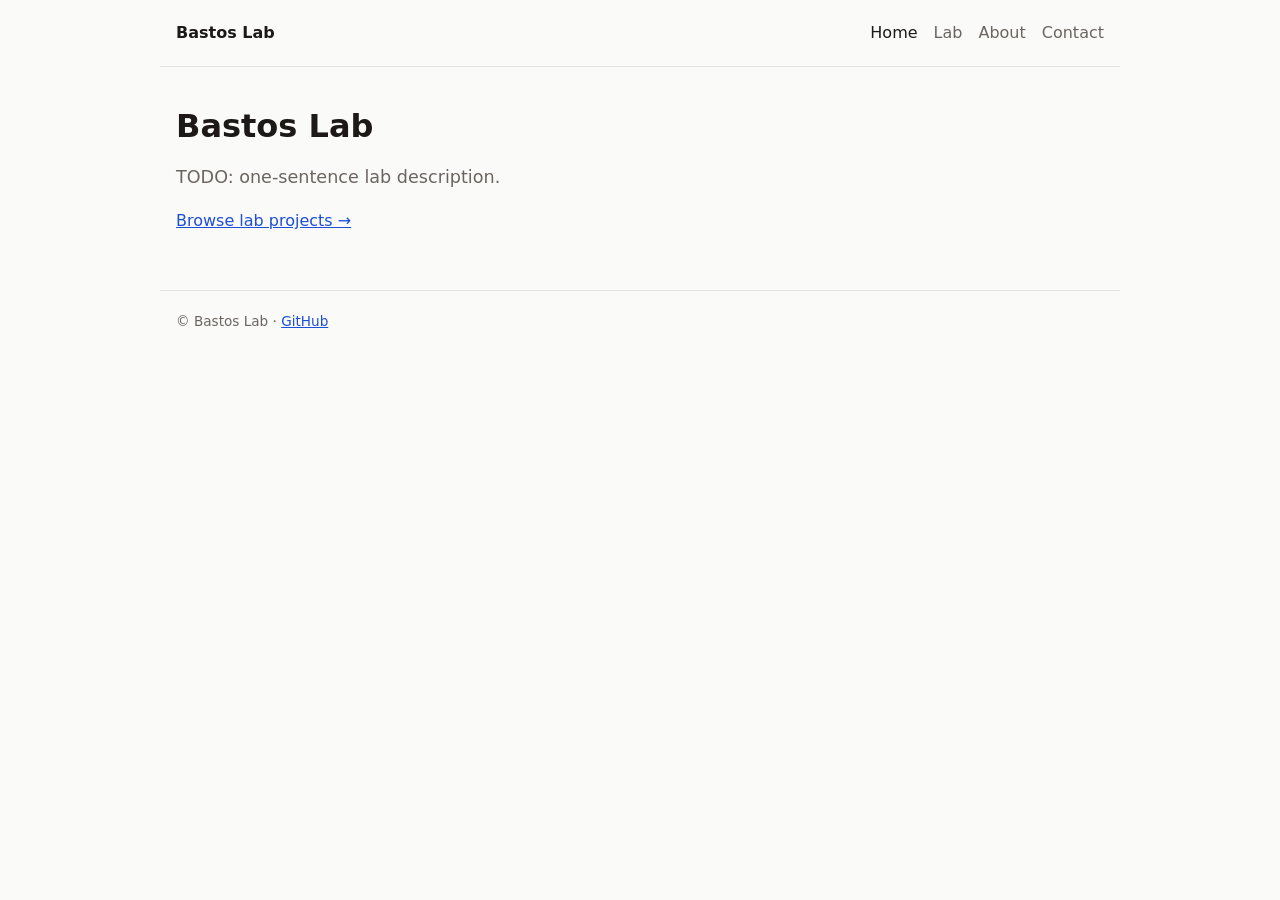
==== index.html @ 269dbfc6 "Scaffold bastoslab.github.io static site Home, Lab (cards from assets/projects.js), About, Contact. " ====
<!doctype html>
<html lang="en"><head><meta charset="utf-8"><meta name="viewport" content="width=device-width,initial-scale=1">
<title>Home · Bastos Lab</title><link rel="stylesheet" href="./assets/style.css"></head>
<body>
<header><a class="brand" href="./">Bastos Lab</a>
<nav><a href="./" aria-current="page">Home</a><a href="./lab/">Lab</a><a href="./about/">About</a><a href="./contact/">Contact</a></nav></header>
<main>
<h1>Bastos Lab</h1><p class="lead">TODO: one-sentence lab description.</p><p><a href="lab/">Browse lab projects →</a></p>
</main>
<footer>© Bastos Lab · <a href="https://github.com/bastoslab">GitHub</a></footer>

</body></html>
---- assets/style.css ----
:root{--bg:#fafaf9;--fg:#1c1917;--muted:#6b6560;--card:#fff;--line:#e7e5e4;--accent:#1d4ed8}
@media (prefers-color-scheme:dark){:root{--bg:#161412;--fg:#f5f5f4;--muted:#a8a29e;--card:#201d1b;--line:#35302d;--accent:#7aa2ff}}
*{box-sizing:border-box}
body{margin:0;background:var(--bg);color:var(--fg);font:16px/1.6 system-ui,sans-serif}
header,main,footer{max-width:960px;margin:0 auto;padding:0 16px}
header{display:flex;justify-content:space-between;align-items:center;gap:16px;flex-wrap:wrap;padding-top:20px;padding-bottom:20px;border-bottom:1px solid var(--line)}
.brand{font-weight:700;color:var(--fg);text-decoration:none}
nav a{margin-left:16px;color:var(--muted);text-decoration:none}
nav a:hover,nav a[aria-current]{color:var(--fg)}
a{color:var(--accent)}
main{padding-top:40px;padding-bottom:40px}
h1{font-size:2rem;line-height:1.2;margin:0 0 8px}
.lead{color:var(--muted);font-size:1.1rem;max-width:60ch}
.grid{display:grid;grid-template-columns:repeat(auto-fill,minmax(260px,1fr));gap:16px;margin-top:24px}
.card{display:flex;flex-direction:column;gap:8px;padding:16px;background:var(--card);border:1px solid var(--line);border-radius:8px;text-decoration:none;color:var(--fg)}
.card:hover{border-color:var(--accent)}
.card h3{margin:0}.card p{margin:0;color:var(--muted);flex:1}
.tags{display:flex;gap:6px;flex-wrap:wrap}
.tag{font-size:.75rem;padding:2px 8px;border:1px solid var(--line);border-radius:99px;color:var(--muted)}
.card .go{font-size:.85rem;color:var(--accent)}
footer{padding-top:20px;padding-bottom:40px;color:var(--muted);font-size:.85rem;border-top:1px solid var(--line)}
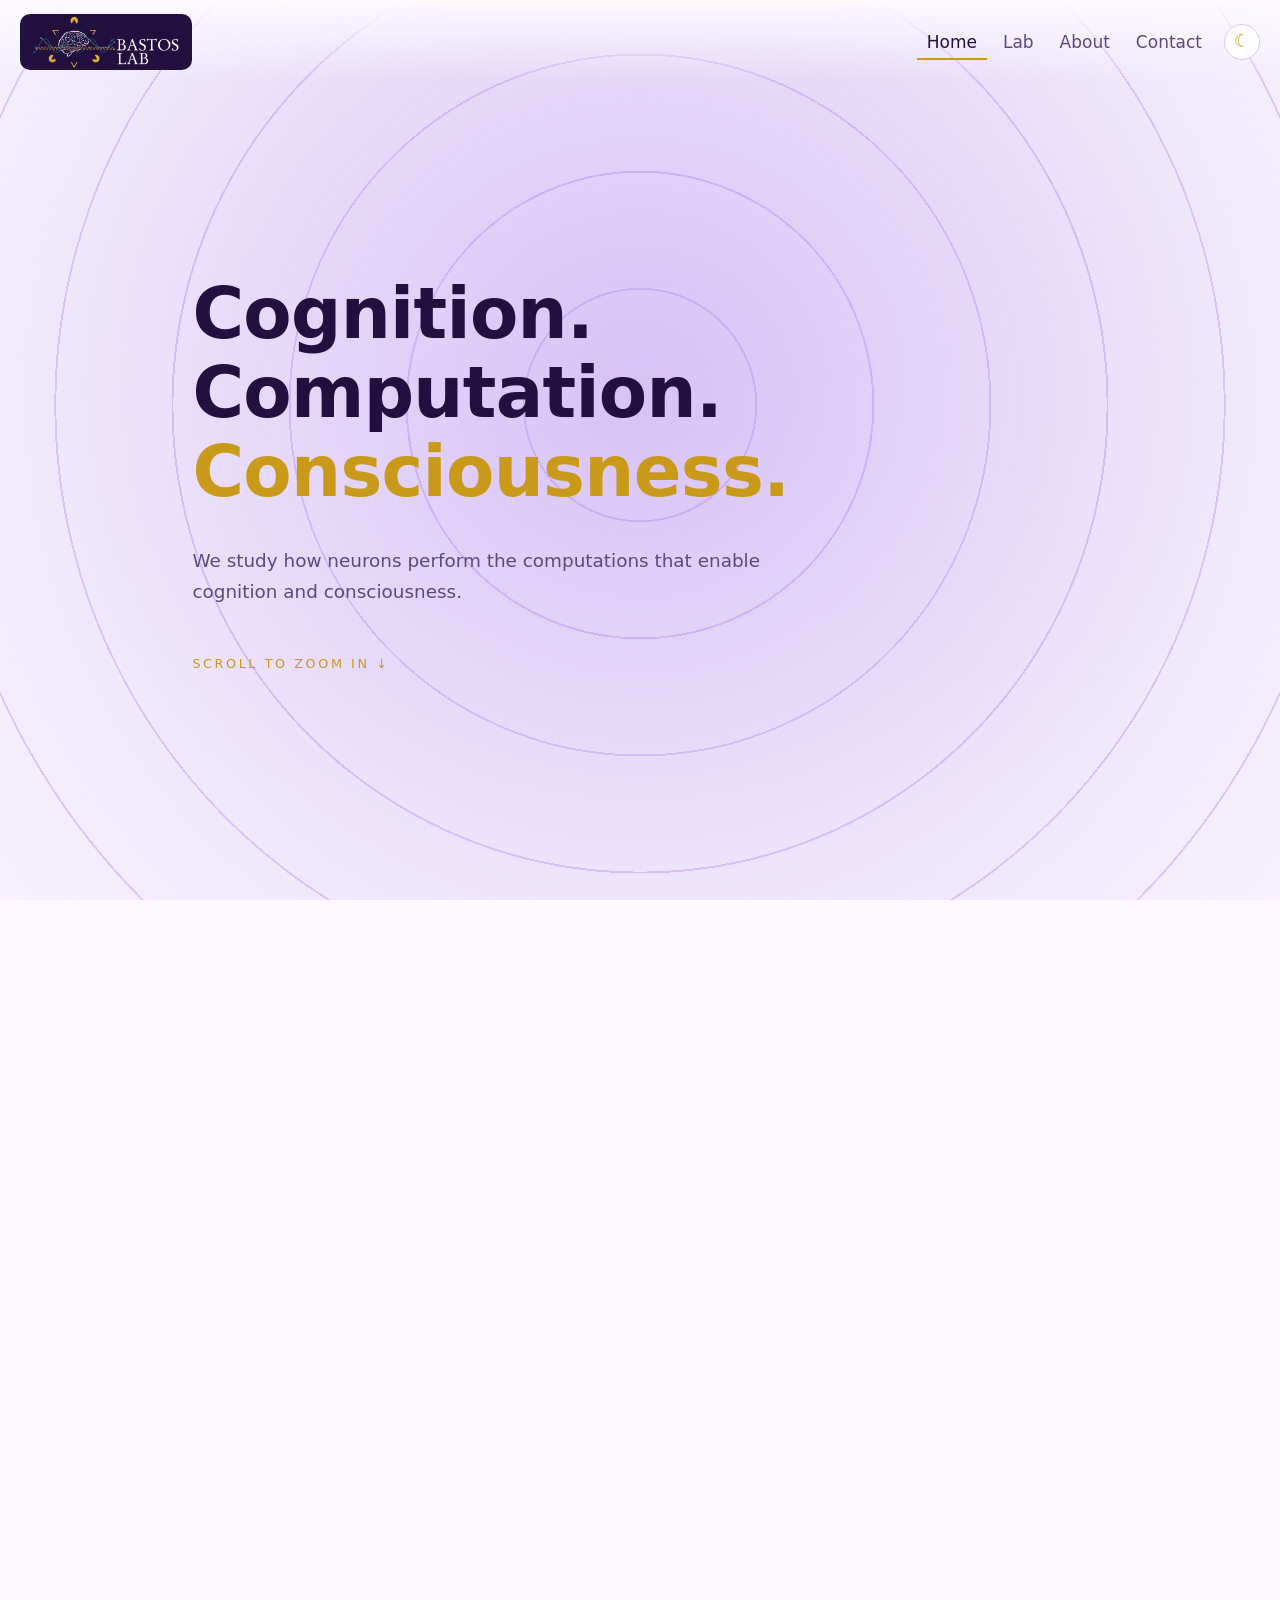
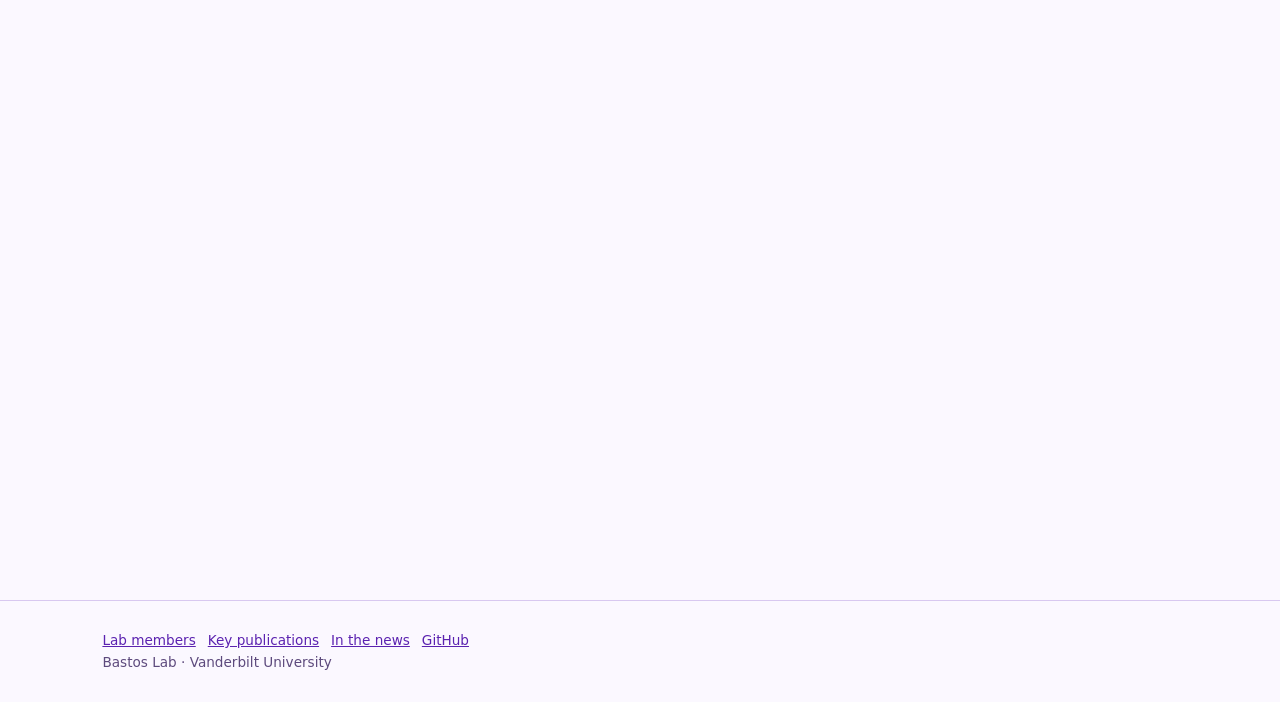
==== commit 4d42d109: "Themed scroll-zoom design, lab cards, real logo and content Dark (black/purple/gold) and light (whit" ====
--- a/index.html
+++ b/index.html
@@ -1,12 +1,18 @@
 <!doctype html>
-<html lang="en"><head><meta charset="utf-8"><meta name="viewport" content="width=device-width,initial-scale=1">
-<title>Home · Bastos Lab</title><link rel="stylesheet" href="./assets/style.css"></head>
-<body>
-<header><a class="brand" href="./">Bastos Lab</a>
-<nav><a href="./" aria-current="page">Home</a><a href="./lab/">Lab</a><a href="./about/">About</a><a href="./contact/">Contact</a></nav></header>
-<main>
-<h1>Bastos Lab</h1><p class="lead">TODO: one-sentence lab description.</p><p><a href="lab/">Browse lab projects →</a></p>
-</main>
-<footer>© Bastos Lab · <a href="https://github.com/bastoslab">GitHub</a></footer>
-
+<html lang="en" class="js" data-theme="dark"><head><meta charset="utf-8"><meta name="viewport" content="width=device-width,initial-scale=1">
+<title>Home · Bastos Lab</title><link rel="icon" href="assets/logo.png"><link rel="stylesheet" href="assets/style.css">
+<script>try{var t=localStorage.getItem("theme")||(matchMedia("(prefers-color-scheme: light)").matches?"light":"dark");document.documentElement.dataset.theme=t}catch(e){}</script></head>
+<body><div class="bg"></div>
+<header><a class="brand" href="./"><img src="assets/logo.png" alt="Bastos Lab"></a>
+<nav><a href="./" aria-current="page">Home</a><a href="lab/">Lab</a><a href="about/">About</a><a href="contact/">Contact</a><button id="theme" type="button"></button></nav></header>
+<div class="zoom" style="--n:6"><div class="stage">
+<section class="panel"><h1>Cognition.<br>Computation.<br><span class="gold">Consciousness.</span></h1><p class="lead">We study how neurons perform the computations that enable cognition and consciousness.</p><div class="hint">Scroll to zoom in ↓</div></section>
+<section class="panel"><h2><span class="gold">Attention</span></h2><p class="lead">How we focus on the stimuli that matter.</p></section>
+<section class="panel"><h2><span class="gold">Prediction</span></h2><p class="lead">How we filter out the familiar and expected, and notice the unexpected.</p></section>
+<section class="panel"><h2><span class="gold">Working memory</span></h2><p class="lead">How we hold information in mind to control thoughts and actions.</p></section>
+<section class="panel"><h2>Tools from the <span class="gold">lab</span></h2><p class="lead">Open-source software and project sites.</p><a class="btn" href="lab/">Browse the lab →</a></section>
+<section class="panel"><h2>Join <span class="gold">us</span></h2><p class="lead">We are recruiting PhD students, postdocs, research assistants and undergraduates.</p><a class="btn" href="contact/">Get in touch →</a></section>
+</div></div>
+<footer><a href="https://www.bastoslabvu.com/lab-members">Lab members</a><a href="https://www.bastoslabvu.com/key-publications">Key publications</a><a href="https://www.bastoslabvu.com/in-the-news">In the news</a><a href="https://github.com/bastoslab">GitHub</a><br>Bastos Lab · Vanderbilt University</footer>
+<script src="assets/site.js"></script>
 </body></html>
--- a/assets/style.css
+++ b/assets/style.css
@@ -1,21 +1,57 @@
-:root{--bg:#fafaf9;--fg:#1c1917;--muted:#6b6560;--card:#fff;--line:#e7e5e4;--accent:#1d4ed8}
-@media (prefers-color-scheme:dark){:root{--bg:#161412;--fg:#f5f5f4;--muted:#a8a29e;--card:#201d1b;--line:#35302d;--accent:#7aa2ff}}
+/* Themes. Dark: black / purple / gold. Light: white / purple / gold.
+   Gold is an accent only in light mode (low contrast on white); text and links use purple there. */
+:root,:root[data-theme="dark"]{--bg:#0a0610;--bg2:#160d24;--fg:#f3eefb;--muted:#b3a6c9;--purple:#8a4fd6;--gold:#e6b93c;--link:#e6b93c;--card:#150d22cc;--line:#3a2759;--glow:#5b2a8655}
+:root[data-theme="light"]{--bg:#fbf8ff;--bg2:#efe6fb;--fg:#24103f;--muted:#5d4a7d;--purple:#6a2fc0;--gold:#c99a1a;--link:#5b22b0;--card:#ffffffd9;--line:#d8c8f0;--glow:#a97be855}
 *{box-sizing:border-box}
-body{margin:0;background:var(--bg);color:var(--fg);font:16px/1.6 system-ui,sans-serif}
-header,main,footer{max-width:960px;margin:0 auto;padding:0 16px}
-header{display:flex;justify-content:space-between;align-items:center;gap:16px;flex-wrap:wrap;padding-top:20px;padding-bottom:20px;border-bottom:1px solid var(--line)}
-.brand{font-weight:700;color:var(--fg);text-decoration:none}
-nav a{margin-left:16px;color:var(--muted);text-decoration:none}
-nav a:hover,nav a[aria-current]{color:var(--fg)}
-a{color:var(--accent)}
-main{padding-top:40px;padding-bottom:40px}
-h1{font-size:2rem;line-height:1.2;margin:0 0 8px}
-.lead{color:var(--muted);font-size:1.1rem;max-width:60ch}
-.grid{display:grid;grid-template-columns:repeat(auto-fill,minmax(260px,1fr));gap:16px;margin-top:24px}
-.card{display:flex;flex-direction:column;gap:8px;padding:16px;background:var(--card);border:1px solid var(--line);border-radius:8px;text-decoration:none;color:var(--fg)}
-.card:hover{border-color:var(--accent)}
-.card h3{margin:0}.card p{margin:0;color:var(--muted);flex:1}
+body{margin:0;background:var(--bg);color:var(--fg);font:17px/1.65 system-ui,-apple-system,"Segoe UI",sans-serif;transition:background .3s,color .3s}
+a{color:var(--link)}
+h1,h2{line-height:1.12;margin:0 0 16px;letter-spacing:-.01em}
+h1{font-size:clamp(2.2rem,6vw,4.4rem)}
+h2{font-size:clamp(1.8rem,4.5vw,3rem)}
+.gold{color:var(--gold)}
+.lead{color:var(--muted);font-size:1.15rem;max-width:56ch}
+
+/* fixed header + background rings that grow with scroll (--sp is set by site.js) */
+header{position:fixed;inset:0 0 auto 0;z-index:10;display:flex;justify-content:space-between;align-items:center;gap:12px;flex-wrap:wrap;padding:14px 20px;background:linear-gradient(var(--bg),transparent)}
+.brand{font-weight:700;color:var(--fg);text-decoration:none;letter-spacing:.04em}
+.brand span{color:var(--gold)}
+nav{display:flex;align-items:center;gap:6px;flex-wrap:wrap}
+nav a{padding:4px 10px;color:var(--muted);text-decoration:none}
+nav a:hover,nav a[aria-current]{color:var(--fg);box-shadow:inset 0 -2px var(--gold)}
+#theme{margin-left:6px;width:36px;height:36px;border-radius:50%;border:1px solid var(--line);background:var(--card);color:var(--gold);font-size:1.1rem;cursor:pointer}
+.bg{position:fixed;inset:0;z-index:-1;overflow:hidden;background:radial-gradient(ellipse at 50% 40%,var(--bg2),var(--bg) 70%)}
+.bg::before{content:"";position:absolute;left:50%;top:45%;width:260vmax;height:260vmax;margin:-130vmax 0 0 -130vmax;
+ background:repeating-radial-gradient(circle,transparent 0 9vmax,var(--glow) 9vmax 9.15vmax),radial-gradient(circle,var(--glow),transparent 40%);
+ transform:scale(calc(1 + var(--sp,0)*.55));will-change:transform}
+
+/* Zoom stage: a tall track holding a sticky viewport; site.js scales each .panel by scroll progress.
+   Without JS (or with reduced motion, where site.js removes .js) panels simply stack. */
+.panel{min-height:100vh;display:flex;flex-direction:column;justify-content:center;align-items:flex-start;padding:110px max(20px,8vw) 60px;max-width:1100px;margin:0 auto}
+.js .zoom{height:calc(var(--n)*100vh)}
+.js .stage{position:sticky;top:0;height:100vh;overflow:hidden}
+.js .panel{position:absolute;inset:0;min-height:0;margin:auto;width:100%;will-change:transform,opacity;transform-origin:50% 50%}
+.hint{margin-top:28px;color:var(--gold);letter-spacing:.2em;font-size:.8rem;text-transform:uppercase}
+.btn{display:inline-block;margin-top:20px;padding:10px 22px;border-radius:99px;border:1px solid var(--gold);color:var(--fg);text-decoration:none;background:var(--card)}
+.btn:hover{background:var(--gold);color:#1a1024}
+.cols{display:grid;grid-template-columns:repeat(auto-fit,minmax(200px,1fr));gap:16px;margin-top:12px;width:100%}
+.box{padding:16px;border:1px solid var(--line);border-radius:10px;background:var(--card)}
+.box h3{margin:0 0 4px;color:var(--gold)}
+.box p{margin:0;color:var(--muted)}
+
+/* lab cards */
+.page{min-height:100vh;padding:120px max(20px,8vw) 60px;max-width:1100px;margin:0 auto}
+.grid{display:grid;grid-template-columns:repeat(auto-fill,minmax(260px,1fr));gap:18px;margin-top:28px;width:100%}
+.card{display:flex;flex-direction:column;gap:8px;padding:18px;background:var(--card);border:1px solid var(--line);border-radius:12px;text-decoration:none;color:var(--fg);backdrop-filter:blur(6px)}
+.card:hover{border-color:var(--gold)}
+.card h3{margin:0;color:var(--gold)}
+.card p{margin:0;color:var(--muted);flex:1}
 .tags{display:flex;gap:6px;flex-wrap:wrap}
 .tag{font-size:.75rem;padding:2px 8px;border:1px solid var(--line);border-radius:99px;color:var(--muted)}
-.card .go{font-size:.85rem;color:var(--accent)}
-footer{padding-top:20px;padding-bottom:40px;color:var(--muted);font-size:.85rem;border-top:1px solid var(--line)}
+.card .go{font-size:.85rem;color:var(--link)}
+footer{padding:28px max(20px,8vw);color:var(--muted);font-size:.85rem;border-top:1px solid var(--line);background:var(--bg)}
+footer a{margin-right:12px}
+
+/* Logo (transparent PNG with white lettering): sits on a dark purple badge in light mode so the text stays legible. */
+.brand{display:flex;align-items:center;padding:2px 10px;border-radius:10px}
+.brand img{height:52px;width:auto;display:block}
+:root[data-theme="light"] .brand{background:#24103f}
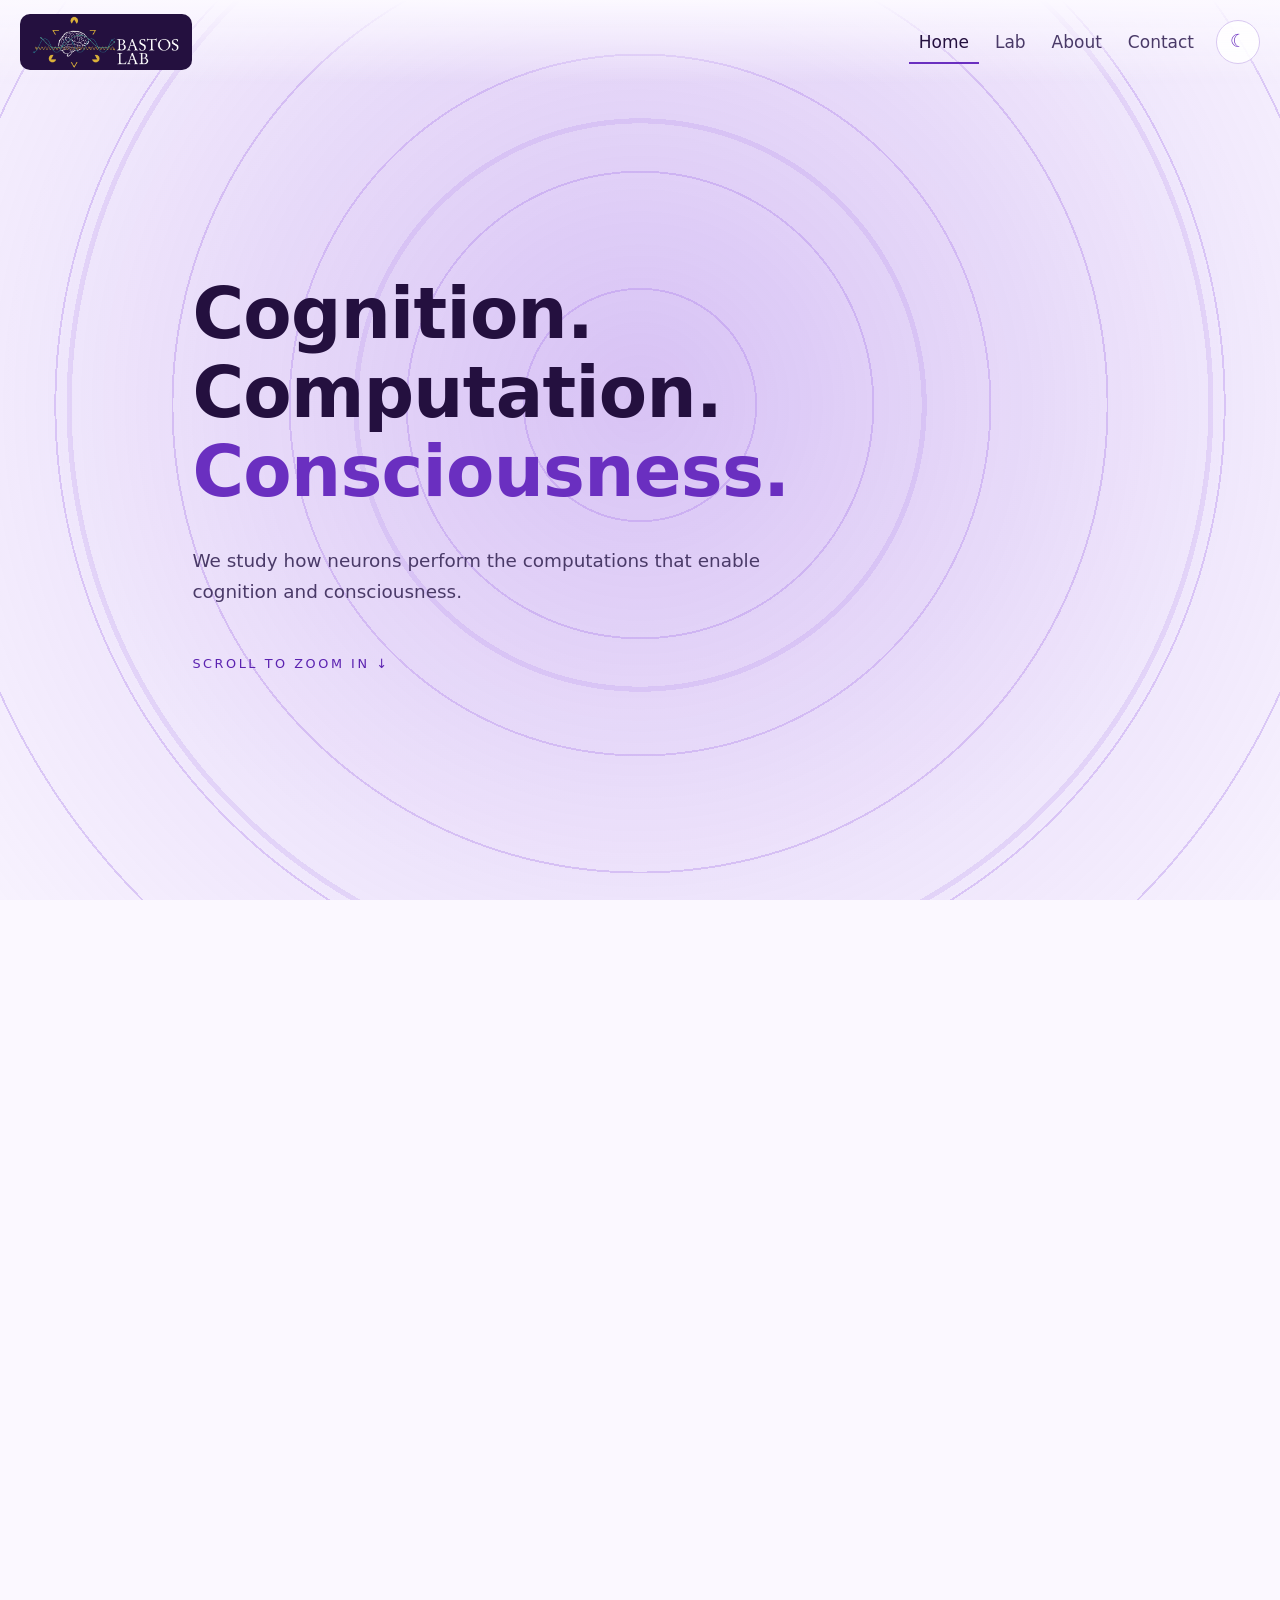
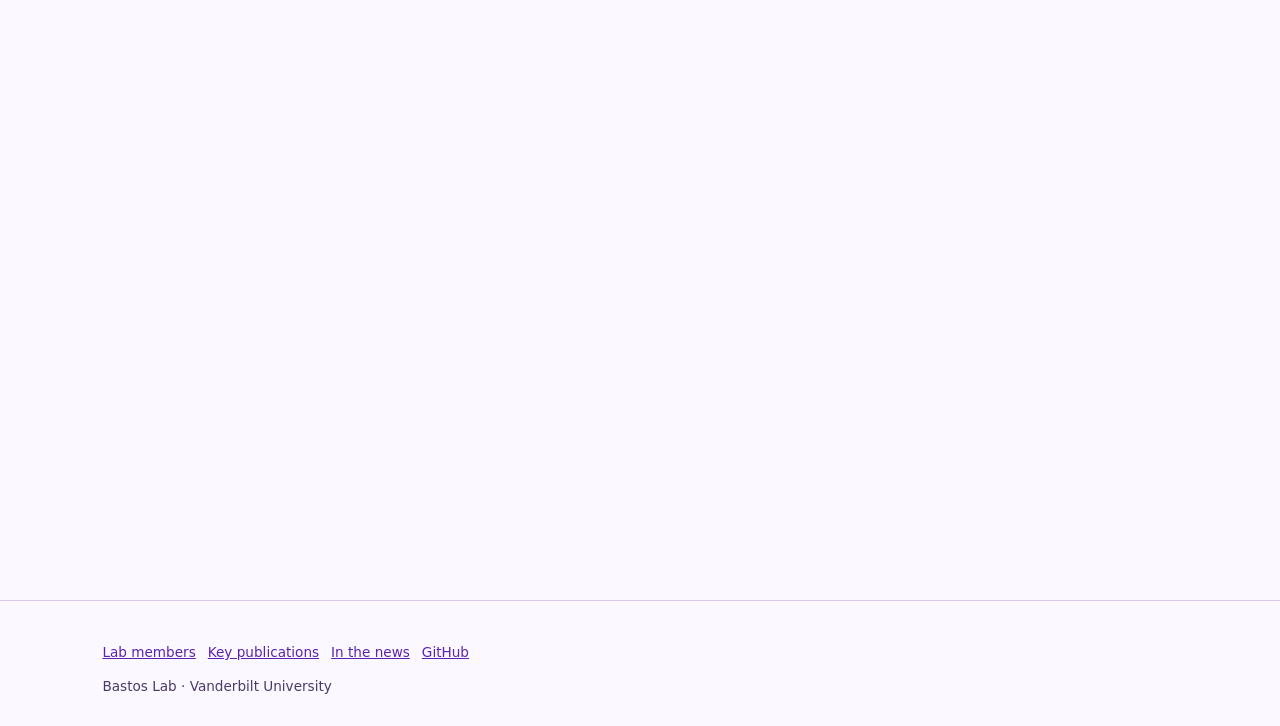
==== commit ddd91d30: "Style pass: light-theme contrast, collab and slides cleanup assets/site.js: tuning values as named c" ====
--- a/index.html
+++ b/index.html
@@ -1,18 +1,18 @@
 <!doctype html>
-<html lang="en" class="js" data-theme="dark"><head><meta charset="utf-8"><meta name="viewport" content="width=device-width,initial-scale=1">
-<title>Home · Bastos Lab</title><link rel="icon" href="assets/logo.png"><link rel="stylesheet" href="assets/style.css">
-<script>try{var t=localStorage.getItem("theme")||(matchMedia("(prefers-color-scheme: light)").matches?"light":"dark");document.documentElement.dataset.theme=t}catch(e){}</script></head>
+<html lang="en" data-theme="dark"><head><meta charset="utf-8"><meta name="viewport" content="width=device-width,initial-scale=1">
+<title>Home · Bastos Lab</title><link rel="icon" type="image/png" href="assets/favicon.png"><link rel="stylesheet" href="assets/style.css">
+<script>document.documentElement.classList.add("js");try{var t=localStorage.getItem("theme")||(matchMedia("(prefers-color-scheme: light)").matches?"light":"dark");document.documentElement.dataset.theme=t}catch(e){}</script></head>
 <body><div class="bg"></div>
 <header><a class="brand" href="./"><img src="assets/logo.png" alt="Bastos Lab"></a>
 <nav><a href="./" aria-current="page">Home</a><a href="lab/">Lab</a><a href="about/">About</a><a href="contact/">Contact</a><button id="theme" type="button"></button></nav></header>
-<div class="zoom" style="--n:6"><div class="stage">
+<main class="zoom" style="--n:6"><div class="stage">
 <section class="panel"><h1>Cognition.<br>Computation.<br><span class="gold">Consciousness.</span></h1><p class="lead">We study how neurons perform the computations that enable cognition and consciousness.</p><div class="hint">Scroll to zoom in ↓</div></section>
-<section class="panel"><h2><span class="gold">Attention</span></h2><p class="lead">How we focus on the stimuli that matter.</p></section>
-<section class="panel"><h2><span class="gold">Prediction</span></h2><p class="lead">How we filter out the familiar and expected, and notice the unexpected.</p></section>
-<section class="panel"><h2><span class="gold">Working memory</span></h2><p class="lead">How we hold information in mind to control thoughts and actions.</p></section>
+<section class="panel"><h2><span class="gold">Attention</span></h2><p class="lead">Focusing on the stimuli that matter.</p></section>
+<section class="panel"><h2><span class="gold">Prediction</span></h2><p class="lead">Filtering the expected, noticing the unexpected.</p></section>
+<section class="panel"><h2><span class="gold">Working memory</span></h2><p class="lead">Holding information in mind to control thought and action.</p></section>
 <section class="panel"><h2>Tools from the <span class="gold">lab</span></h2><p class="lead">Open-source software and project sites.</p><a class="btn" href="lab/">Browse the lab →</a></section>
 <section class="panel"><h2>Join <span class="gold">us</span></h2><p class="lead">We are recruiting PhD students, postdocs, research assistants and undergraduates.</p><a class="btn" href="contact/">Get in touch →</a></section>
-</div></div>
+</div></main>
 <footer><a href="https://www.bastoslabvu.com/lab-members">Lab members</a><a href="https://www.bastoslabvu.com/key-publications">Key publications</a><a href="https://www.bastoslabvu.com/in-the-news">In the news</a><a href="https://github.com/bastoslab">GitHub</a><br>Bastos Lab · Vanderbilt University</footer>
 <script src="assets/site.js"></script>
 </body></html>
--- a/assets/style.css
+++ b/assets/style.css
@@ -1,28 +1,37 @@
 /* Themes. Dark: black / purple / gold. Light: white / purple / gold.
    Gold is an accent only in light mode (low contrast on white); text and links use purple there. */
-:root,:root[data-theme="dark"]{--bg:#0a0610;--bg2:#160d24;--fg:#f3eefb;--muted:#b3a6c9;--purple:#8a4fd6;--gold:#e6b93c;--link:#e6b93c;--card:#150d22cc;--line:#3a2759;--glow:#5b2a8655}
-:root[data-theme="light"]{--bg:#fbf8ff;--bg2:#efe6fb;--fg:#24103f;--muted:#5d4a7d;--purple:#6a2fc0;--gold:#c99a1a;--link:#5b22b0;--card:#ffffffd9;--line:#d8c8f0;--glow:#a97be855}
+:root,:root[data-theme="dark"]{--bg:#0a0610;--bg2:#160d24;--fg:#f3eefb;--muted:#b3a6c9;--purple:#8a4fd6;--gold:#e6b93c;--link:#e6b93c;--card:#150d22cc;--line:#3a2759;--glow:#5b2a8655;--ink:#1a1024}
+:root[data-theme="light"]{--bg:#fbf8ff;--bg2:#efe6fb;--fg:#24103f;--muted:#4a3a68;--purple:#6a2fc0;--gold:#c99a1a;--link:#5b22b0;--card:#ffffffd9;--line:#d8c8f0;--glow:#a97be855;--ink:#1a1024;--badge:#24103f}
 *{box-sizing:border-box}
 body{margin:0;background:var(--bg);color:var(--fg);font:17px/1.65 system-ui,-apple-system,"Segoe UI",sans-serif;transition:background .3s,color .3s}
 a{color:var(--link)}
+:focus-visible{outline:2px solid var(--link);outline-offset:2px}
 h1,h2{line-height:1.12;margin:0 0 16px;letter-spacing:-.01em}
 h1{font-size:clamp(2.2rem,6vw,4.4rem)}
 h2{font-size:clamp(1.8rem,4.5vw,3rem)}
 .gold{color:var(--gold)}
+/* light theme: gold is accent-only (2:1 on lavender); text in these selectors uses purple, .hint uses link */
+:root[data-theme="light"] .gold,:root[data-theme="light"] .box h2,:root[data-theme="light"] .box h3,:root[data-theme="light"] .card h3,:root[data-theme="light"] .section-title,:root[data-theme="light"] .card-thumb-placeholder{color:var(--purple)}
+:root[data-theme="light"] .hint{color:var(--link)}
+:root[data-theme="light"] #theme{color:var(--purple)}
 .lead{color:var(--muted);font-size:1.15rem;max-width:56ch}
 
 /* fixed header + background rings that grow with scroll (--sp is set by site.js) */
 header{position:fixed;inset:0 0 auto 0;z-index:10;display:flex;justify-content:space-between;align-items:center;gap:12px;flex-wrap:wrap;padding:14px 20px;background:linear-gradient(var(--bg),transparent)}
 .brand{font-weight:700;color:var(--fg);text-decoration:none;letter-spacing:.04em}
-.brand span{color:var(--gold)}
 nav{display:flex;align-items:center;gap:6px;flex-wrap:wrap}
-nav a{padding:4px 10px;color:var(--muted);text-decoration:none}
+nav a{padding:8px 10px;color:var(--muted);text-decoration:none}
 nav a:hover,nav a[aria-current]{color:var(--fg);box-shadow:inset 0 -2px var(--gold)}
-#theme{margin-left:6px;width:36px;height:36px;border-radius:50%;border:1px solid var(--line);background:var(--card);color:var(--gold);font-size:1.1rem;cursor:pointer}
+:root[data-theme="light"] nav a:hover,:root[data-theme="light"] nav a[aria-current]{box-shadow:inset 0 -2px var(--purple)}
+#theme{margin-left:6px;width:44px;height:44px;border-radius:50%;border:1px solid var(--line);background:var(--card);color:var(--gold);font-size:1.1rem;cursor:pointer}
 .bg{position:fixed;inset:0;z-index:-1;overflow:hidden;background:radial-gradient(ellipse at 50% 40%,var(--bg2),var(--bg) 70%)}
-.bg::before{content:"";position:absolute;left:50%;top:45%;width:260vmax;height:260vmax;margin:-130vmax 0 0 -130vmax;
- background:repeating-radial-gradient(circle,transparent 0 9vmax,var(--glow) 9vmax 9.15vmax),radial-gradient(circle,var(--glow),transparent 40%);
- transform:scale(calc(1 + var(--sp,0)*.55));will-change:transform}
+/* Depth layers zoom toward the viewer as you scroll (--sp = scrollY / innerHeight, set by site.js):
+   the far ring set (::after, behind) moves slowly, the near one (::before) zooms fastest. Transform only. */
+.bg::before,.bg::after{content:"";position:absolute;left:50%;top:45%;width:260vmax;height:260vmax;margin:-130vmax 0 0 -130vmax;will-change:transform}
+.bg::before{background:repeating-radial-gradient(circle,transparent 0 9vmax,var(--glow) 9vmax 9.15vmax),radial-gradient(circle,var(--glow),transparent 40%);
+ transform:scale(calc(1 + var(--sp,0)*.9))}
+.bg::after{z-index:-1;background:repeating-radial-gradient(circle,transparent 0 22vmax,var(--glow) 22vmax 22.4vmax);opacity:.55;
+ transform:translateY(calc(var(--sp,0)*-8vh)) scale(calc(1 + var(--sp,0)*.35))}
 
 /* Zoom stage: a tall track holding a sticky viewport; site.js scales each .panel by scroll progress.
    Without JS (or with reduced motion, where site.js removes .js) panels simply stack. */
@@ -32,26 +41,36 @@
 .js .panel{position:absolute;inset:0;min-height:0;margin:auto;width:100%;will-change:transform,opacity;transform-origin:50% 50%}
 .hint{margin-top:28px;color:var(--gold);letter-spacing:.2em;font-size:.8rem;text-transform:uppercase}
 .btn{display:inline-block;margin-top:20px;padding:10px 22px;border-radius:99px;border:1px solid var(--gold);color:var(--fg);text-decoration:none;background:var(--card)}
-.btn:hover{background:var(--gold);color:#1a1024}
+.btn:hover{background:var(--gold);color:var(--ink)}
+:root[data-theme="light"] .btn{border-color:var(--purple)}
 .cols{display:grid;grid-template-columns:repeat(auto-fit,minmax(200px,1fr));gap:16px;margin-top:12px;width:100%}
 .box{padding:16px;border:1px solid var(--line);border-radius:10px;background:var(--card)}
-.box h3{margin:0 0 4px;color:var(--gold)}
+.box h2,.box h3{margin:0 0 4px;color:var(--gold)}
+/* box headings are h2 for document order; 1.17em is the UA h3 size, so they render as before */
+.box h2{font-size:1.17em;line-height:inherit;letter-spacing:normal}
 .box p{margin:0;color:var(--muted)}
 
 /* lab cards */
 .page{min-height:100vh;padding:120px max(20px,8vw) 60px;max-width:1100px;margin:0 auto}
-.grid{display:grid;grid-template-columns:repeat(auto-fill,minmax(260px,1fr));gap:18px;margin-top:28px;width:100%}
-.card{display:flex;flex-direction:column;gap:8px;padding:18px;background:var(--card);border:1px solid var(--line);border-radius:12px;text-decoration:none;color:var(--fg);backdrop-filter:blur(6px)}
-.card:hover{border-color:var(--gold)}
-.card h3{margin:0;color:var(--gold)}
-.card p{margin:0;color:var(--muted);flex:1}
+.card-section{margin-top:36px}
+.section-title{color:var(--gold);font-size:1.25rem;letter-spacing:0.06em;text-transform:uppercase;margin:0 0 16px;border-bottom:1px solid var(--line);padding-bottom:8px}
+.grid{display:grid;grid-template-columns:repeat(2,1fr);gap:18px;width:100%}
+.card{display:flex;flex-direction:column;gap:10px;padding:16px;background:var(--card);border:1px solid var(--line);border-radius:12px;text-decoration:none;color:var(--fg);backdrop-filter:blur(6px);transition:border-color 0.15s ease,transform 0.15s ease}
+.card:hover{border-color:var(--gold);transform:translateY(-2px)}
+.card-thumb{width:100%;height:140px;object-fit:cover;border-radius:8px;background:var(--line);display:block}
+.card-thumb-placeholder{width:100%;height:140px;border-radius:8px;background:linear-gradient(135deg,var(--bg2),var(--bg));display:flex;align-items:center;justify-content:center;color:var(--gold);font-weight:600;font-size:0.85rem;letter-spacing:0.06em;text-transform:uppercase}
+.card h3{margin:0;color:var(--gold);font-size:1.1rem}
+.card p{margin:0;color:var(--muted);flex:1;font-size:0.92rem;line-height:1.5}
 .tags{display:flex;gap:6px;flex-wrap:wrap}
 .tag{font-size:.75rem;padding:2px 8px;border:1px solid var(--line);border-radius:99px;color:var(--muted)}
-.card .go{font-size:.85rem;color:var(--link)}
+.card .go{font-size:.85rem;color:var(--link);margin-top:4px}
+.card-empty-hint{color:var(--muted);font-style:italic;font-size:0.9rem;padding:12px 0}
+@media (max-width:600px){.grid{grid-template-columns:1fr}}
 footer{padding:28px max(20px,8vw);color:var(--muted);font-size:.85rem;border-top:1px solid var(--line);background:var(--bg)}
-footer a{margin-right:12px}
+footer a{display:inline-block;padding:12px 0;margin-right:12px}
 
 /* Logo (transparent PNG with white lettering): sits on a dark purple badge in light mode so the text stays legible. */
 .brand{display:flex;align-items:center;padding:2px 10px;border-radius:10px}
 .brand img{height:52px;width:auto;display:block}
-:root[data-theme="light"] .brand{background:#24103f}
+:root[data-theme="light"] .brand{background:var(--badge)}
+#theme:empty{display:none}  /* no JS -> no icon -> no dead button */
